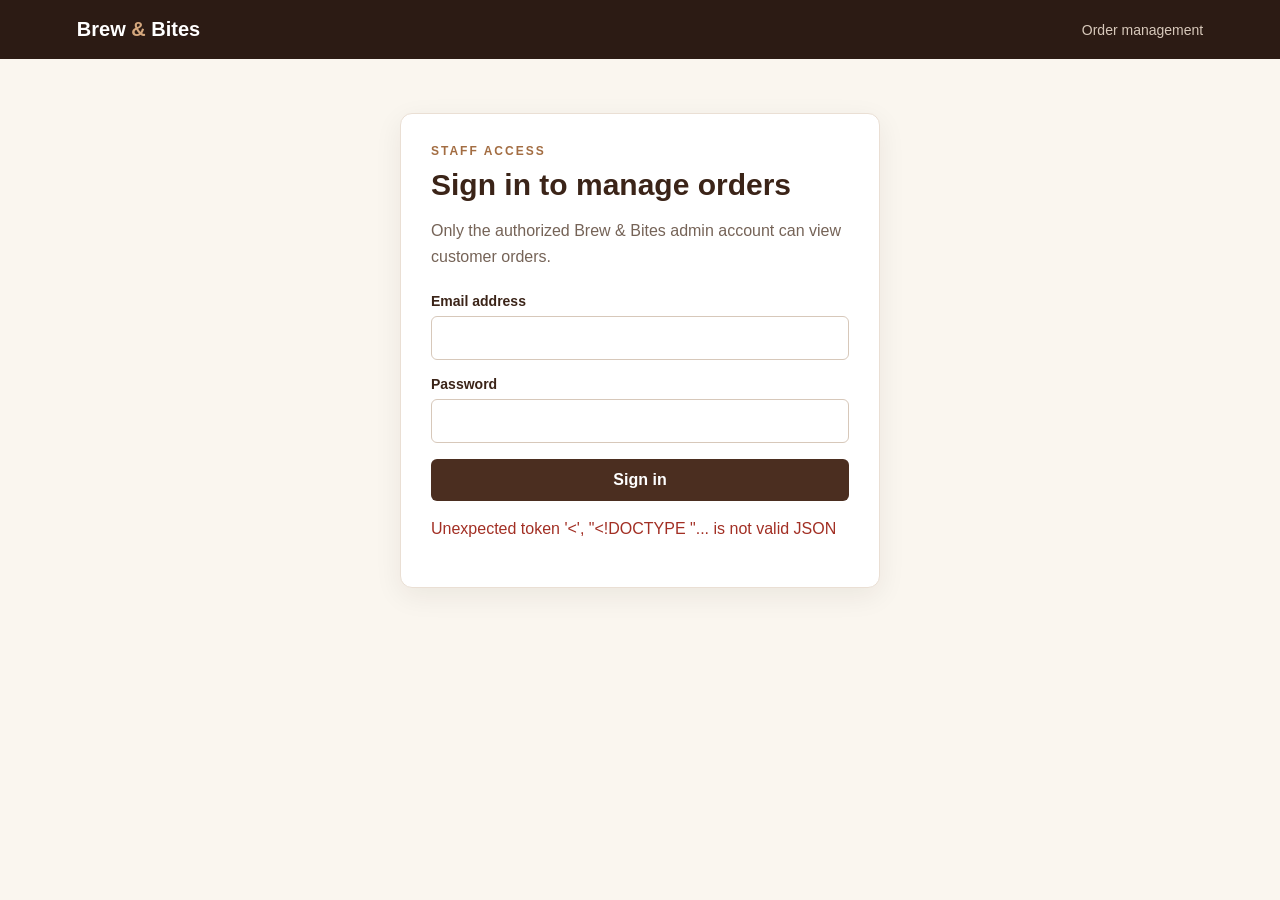
==== admin/index.html @ 006f8ab6 "Add Supabase order backend and admin dashboard" ====
<!DOCTYPE html>
<html lang="en">
<head>
    <meta charset="UTF-8">
    <meta name="viewport" content="width=device-width, initial-scale=1.0">
    <meta name="robots" content="noindex, nofollow">
    <title>Order Admin | Brew &amp; Bites</title>
    <link rel="stylesheet" href="admin.css">
</head>
<body>
    <header class="admin-header">
        <a href="/" class="brand">Brew <span>&amp;</span> Bites</a>
        <span class="header-label">Order management</span>
    </header>

    <main class="admin-main">
        <section class="login-panel" id="login-panel" aria-labelledby="login-title">
            <p class="eyebrow">STAFF ACCESS</p>
            <h1 id="login-title">Sign in to manage orders</h1>
            <p class="muted">Only the authorized Brew &amp; Bites admin account can view customer orders.</p>
            <form id="login-form">
                <label>Email address<input type="email" id="admin-email" autocomplete="username" required></label>
                <label>Password<input type="password" id="admin-password" autocomplete="current-password" required></label>
                <button type="submit" class="primary-button" id="login-button">Sign in</button>
            </form>
            <p class="notice" id="login-message" role="status" aria-live="polite"></p>
        </section>

        <section class="orders-panel" id="orders-panel" hidden>
            <div class="panel-heading">
                <div>
                    <p class="eyebrow">BREW &amp; BITES</p>
                    <h1>Customer orders</h1>
                    <p class="muted">Showing the latest 100 orders.</p>
                </div>
                <div class="panel-actions">
                    <button type="button" class="secondary-button" id="refresh-orders">Refresh</button>
                    <button type="button" class="secondary-button" id="sign-out">Sign out</button>
                </div>
            </div>
            <p class="notice" id="orders-message" role="status" aria-live="polite"></p>
            <div class="table-scroll">
                <table>
                    <thead>
                        <tr>
                            <th>Order</th>
                            <th>Customer</th>
                            <th>Items</th>
                            <th>Fulfilment</th>
                            <th>Total</th>
                            <th>Order status</th>
                            <th>WhatsApp alert</th>
                        </tr>
                    </thead>
                    <tbody id="orders-body"></tbody>
                </table>
            </div>
            <p class="empty-state" id="empty-state" hidden>No orders yet.</p>
        </section>
    </main>

    <script src="admin.js"></script>
</body>
</html>
---- admin/admin.css ----
:root {
    font-family: Arial, Helvetica, sans-serif;
    color: #3b2418;
    background: #faf6ef;
    font-synthesis: none;
}

* { box-sizing: border-box; }
body { margin: 0; min-width: 320px; }
button, input, select { font: inherit; }

.admin-header {
    display: flex;
    align-items: center;
    justify-content: space-between;
    padding: 18px max(6%, calc((100% - 1240px) / 2));
    background: #2c1b14;
    color: #fff;
}

.brand { color: #fff; font-size: 20px; font-weight: 700; text-decoration: none; }
.brand span { color: #d4a77d; }
.header-label { color: #d7c8ba; font-size: 14px; }
.admin-main { width: min(1240px, 90%); margin: 48px auto; }

.login-panel, .orders-panel {
    padding: 30px;
    background: #fff;
    border: 1px solid #eadfd4;
    border-radius: 12px;
    box-shadow: 0 8px 28px rgba(44, 27, 20, .07);
}

.login-panel { max-width: 480px; margin: 6vh auto; }
.eyebrow { margin: 0 0 10px; color: #a36d42; font-size: 12px; font-weight: bold; letter-spacing: 2px; }
h1 { margin: 0 0 10px; font-size: 30px; }
.muted { color: #756357; line-height: 1.6; }
form { display: grid; gap: 16px; margin-top: 24px; }
form label { display: grid; gap: 7px; font-size: 14px; font-weight: bold; }
input, select { width: 100%; min-height: 44px; padding: 10px 12px; border: 1px solid #d7c8ba; border-radius: 6px; background: #fff; color: #3b2418; }
button { min-height: 42px; padding: 9px 15px; border-radius: 6px; cursor: pointer; }
button:disabled { cursor: wait; opacity: .6; }
.primary-button { border: 0; background: #4b2e20; color: #fff; font-weight: 700; }
.secondary-button { border: 1px solid #d7c8ba; background: #fff; color: #4b2e20; }
.notice { min-height: 1.5em; color: #4b2e20; line-height: 1.5; }
.notice.error { color: #a22f24; }
.panel-heading { display: flex; align-items: flex-start; justify-content: space-between; gap: 20px; margin-bottom: 18px; }
.panel-actions { display: flex; gap: 10px; }
.table-scroll { overflow-x: auto; border: 1px solid #eadfd4; border-radius: 8px; }
table { width: 100%; min-width: 980px; border-collapse: collapse; }
th, td { padding: 13px 12px; border-bottom: 1px solid #eee4d7; text-align: left; vertical-align: top; }
th { background: #faf6ef; color: #5e4638; font-size: 12px; letter-spacing: .04em; text-transform: uppercase; }
tbody tr:last-child td { border-bottom: 0; }
td { font-size: 14px; line-height: 1.5; }
.order-id { color: #756357; font-size: 12px; }
.order-items { min-width: 140px; }
.order-status-select { min-width: 135px; }
.empty-state { padding: 30px; color: #756357; text-align: center; }

@media (max-width: 640px) {
    .admin-header { padding: 16px 5%; }
    .admin-main { width: 94%; margin: 24px auto; }
    .login-panel, .orders-panel { padding: 20px; }
    .panel-heading { flex-direction: column; }
    .panel-actions { width: 100%; }
    .panel-actions button { flex: 1; }
    h1 { font-size: 25px; }
}
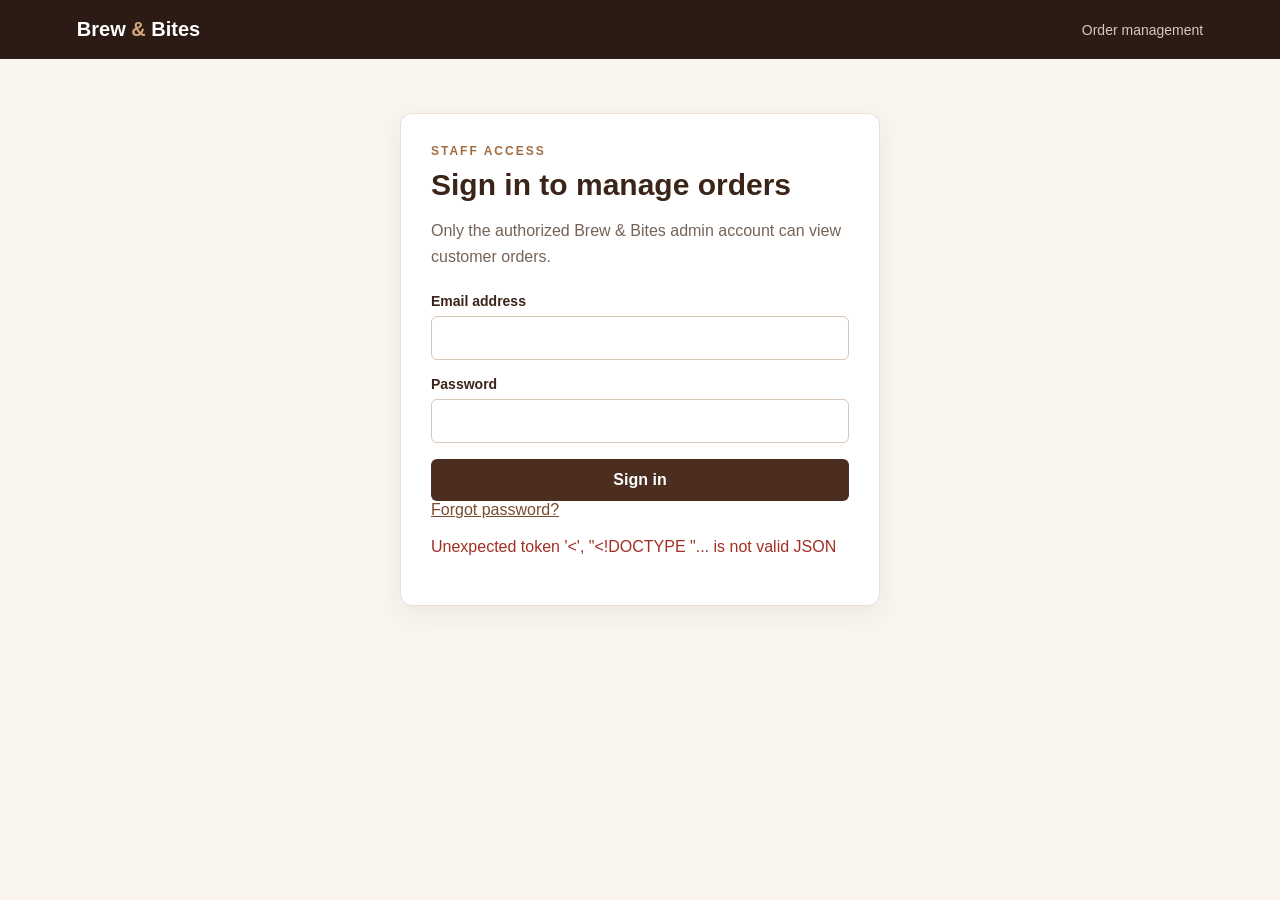
==== commit 277565dc: "Add admin password recovery flow" ====
--- a/admin/index.html
+++ b/admin/index.html
@@ -23,7 +23,32 @@
                 <label>Password<input type="password" id="admin-password" autocomplete="current-password" required></label>
                 <button type="submit" class="primary-button" id="login-button">Sign in</button>
             </form>
+            <button type="button" class="text-button" id="forgot-password">Forgot password?</button>
             <p class="notice" id="login-message" role="status" aria-live="polite"></p>
+        </section>
+
+        <section class="login-panel" id="password-reset-panel" aria-labelledby="reset-title" hidden>
+            <p class="eyebrow">STAFF ACCESS</p>
+            <h1 id="reset-title">Reset your password</h1>
+            <p class="muted">Enter your admin email and we’ll send a secure password reset link.</p>
+            <form id="password-reset-form">
+                <label>Email address<input type="email" id="reset-email" autocomplete="email" required></label>
+                <button type="submit" class="primary-button" id="reset-email-button">Send reset link</button>
+            </form>
+            <button type="button" class="text-button" id="back-to-login">Back to sign in</button>
+            <p class="notice" id="reset-message" role="status" aria-live="polite"></p>
+        </section>
+
+        <section class="login-panel" id="new-password-panel" aria-labelledby="new-password-title" hidden>
+            <p class="eyebrow">STAFF ACCESS</p>
+            <h1 id="new-password-title">Choose a new password</h1>
+            <p class="muted">Use at least 8 characters for your new password.</p>
+            <form id="new-password-form">
+                <label>New password<input type="password" id="new-password" autocomplete="new-password" minlength="8" required></label>
+                <label>Confirm new password<input type="password" id="confirm-password" autocomplete="new-password" minlength="8" required></label>
+                <button type="submit" class="primary-button" id="save-password-button">Save new password</button>
+            </form>
+            <p class="notice" id="new-password-message" role="status" aria-live="polite"></p>
         </section>
 
         <section class="orders-panel" id="orders-panel" hidden>
--- a/admin/admin.css
+++ b/admin/admin.css
@@ -42,6 +42,7 @@
 button:disabled { cursor: wait; opacity: .6; }
 .primary-button { border: 0; background: #4b2e20; color: #fff; font-weight: 700; }
 .secondary-button { border: 1px solid #d7c8ba; background: #fff; color: #4b2e20; }
+.text-button { min-height: auto; padding: 0; border: 0; background: transparent; color: #7a4b2f; text-align: left; text-decoration: underline; }
 .notice { min-height: 1.5em; color: #4b2e20; line-height: 1.5; }
 .notice.error { color: #a22f24; }
 .panel-heading { display: flex; align-items: flex-start; justify-content: space-between; gap: 20px; margin-bottom: 18px; }
